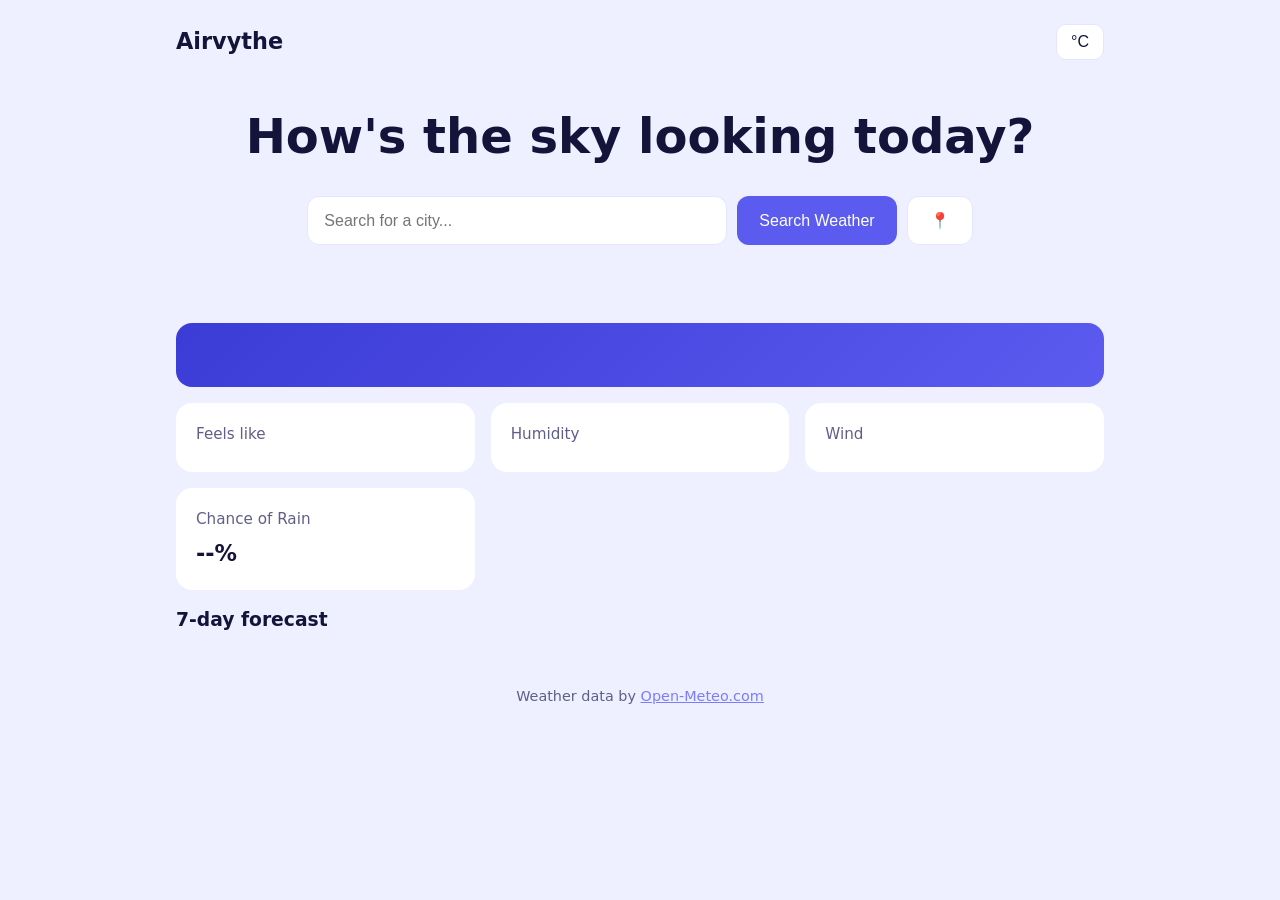
==== index.html @ d41d1aaa "Add files via upload" ====
<!DOCTYPE html>
<html lang="en">
<head>
  <meta charset="UTF-8">
  <meta name="viewport" content="width=device-width, initial-scale=1.0">
  <title>Airvythe | Weather Forecast</title>
  <link rel="stylesheet" href="style.css">
</head>
<body>
  <div class="app">
    <header class="top">
      <h1 class="logo">Airvythe</h1>
      <button id="unit-toggle" class="chip" type="button" aria-label="Switch units">°C</button>
    </header>

    <section class="hero">
      <h2>How's the sky looking today?</h2>
      <form id="search-form" class="search">
        <label for="city-input" class="sr-only">City name</label>
        <input type="text" id="city-input" placeholder="Search for a city..." autocomplete="off" required>
        <button type="submit" class="btn">Search Weather</button>
        <button type="button" id="locate-btn" class="btn btn-ghost" title="Use my location">📍</button>
      </form>
      <div id="recent" class="recent"></div>
    </section>

    <p id="status" class="status" role="status" aria-live="polite"></p>

    <main id="weather-result" class="results" hidden>
      <section class="card current">
        <div>
          <h3 id="place"></h3>
          <p id="date" class="muted"></p>
          <p id="condition" class="condition"></p>
        </div>
        <div class="temp-block">
          <span id="icon" class="icon" aria-hidden="true"></span>
          <span id="temp" class="temp"></span>
        </div>
      </section>

      <section class="stats">
        <div class="card stat"><span class="muted">Feels like</span><strong id="feels"></strong></div>
        <div class="card stat"><span class="muted">Humidity</span><strong id="humidity"></strong></div>
        <div class="card stat"><span class="muted">Wind</span><strong id="wind"></strong></div>
        <div class="card stat">
    <span class="muted">Chance of Rain</span>
    <strong id="rain-chance">--%</strong>
</div>
        


      </section>

      <section>
        <h3 class="section-title">7-day forecast</h3>
        <div id="forecast" class="forecast"></div>
      </section>
    </main>

    <footer class="footer">Weather data by <a href="https://open-meteo.com/" target="_blank" rel="noopener">Open-Meteo.com</a></footer>
  </div>
  <script src="script.js"></script>
</body>
</html>
---- style.css ----
:root {
  --bg: #0b0b2b; --card: #1a1a45; --card-2: #24245a; --text: #f4f4ff;
  --muted: #a9a9d0; --accent: #5b5bf0; --accent-2: #7c7cff; --error: #ff8a8a;
  --radius: 16px;
}
@media (prefers-color-scheme: light) {
  :root { --bg: #eef0ff; --card: #ffffff; --card-2: #e4e6ff; --text: #14143a; --muted: #5f5f8a; --error: #c62828; }
}
* { box-sizing: border-box; margin: 0; padding: 0; }
body { font-family: system-ui, -apple-system, "Segoe UI", sans-serif; background: var(--bg); color: var(--text); min-height: 100vh; line-height: 1.5; }
.app { max-width: 960px; margin: 0 auto; padding: 24px 16px 40px; }
.sr-only { position: absolute; width: 1px; height: 1px; overflow: hidden; clip: rect(0 0 0 0); }
.top { display: flex; justify-content: space-between; align-items: center; }
.logo { font-size: 1.4rem; }
.chip { background: var(--card); color: var(--text); border: 1px solid var(--card-2); padding: 8px 14px; border-radius: 10px; cursor: pointer; font-size: 1rem; }
.hero { text-align: center; margin: 40px 0 24px; }
.hero h2 { font-size: clamp(1.8rem, 5vw, 3rem); margin-bottom: 24px; }
.search { display: flex; flex-wrap: wrap; gap: 10px; justify-content: center; }
.search input { flex: 1 1 260px; max-width: 420px; padding: 14px 16px; border-radius: 12px; border: 1px solid var(--card-2); background: var(--card); color: var(--text); font-size: 1rem; }
.btn { padding: 14px 22px; border: 0; border-radius: 12px; background: var(--accent); color: #fff; font-size: 1rem; cursor: pointer; transition: transform .15s, background .15s; }
.btn:hover { background: var(--accent-2); transform: translateY(-1px); }
.btn-ghost { background: var(--card); border: 1px solid var(--card-2); color: var(--text); }
input:focus-visible, button:focus-visible { outline: 3px solid var(--accent-2); outline-offset: 2px; }
.recent { display: flex; flex-wrap: wrap; gap: 8px; justify-content: center; margin-top: 14px; }
.recent button { background: var(--card-2); color: var(--text); border: 0; padding: 6px 12px; border-radius: 999px; cursor: pointer; }
.status { text-align: center; min-height: 1.5em; margin-bottom: 16px; color: var(--muted); }
.status.error { color: var(--error); }
.status.loading::before { content: ""; display: inline-block; width: 16px; height: 16px; margin-right: 8px; vertical-align: -3px; border: 3px solid var(--card-2); border-top-color: var(--accent-2); border-radius: 50%; animation: spin .8s linear infinite; }
@keyframes spin { to { transform: rotate(360deg); } }
.card { background: var(--card); border-radius: var(--radius); padding: 20px; }
.results { display: grid; gap: 16px; animation: fadeUp .5s ease; }
@keyframes fadeUp { from { opacity: 0; transform: translateY(12px); } to { opacity: 1; transform: none; } }
.current { display: flex; justify-content: space-between; align-items: center; flex-wrap: wrap; gap: 16px; background: linear-gradient(135deg, #3b3bd6, #5b5bf0); color: #fff; padding: 28px; }
.current h3 { font-size: 1.5rem; }
.current .muted { color: #d6d6ff; }
.condition { margin-top: 8px; font-size: 1.1rem; }
.temp-block { display: flex; align-items: center; gap: 12px; }
.icon { font-size: 4rem; }
.temp { font-size: clamp(3.5rem, 12vw, 5.5rem); font-weight: 700; line-height: 1; }
.stats { display: grid; grid-template-columns: repeat(3, 1fr); gap: 16px; }
.stat { display: flex; flex-direction: column; gap: 6px; }
.stat strong { font-size: 1.4rem; }
.muted { color: var(--muted); font-size: .95rem; }
.section-title { margin-bottom: 12px; }
.forecast { display: grid; grid-template-columns: repeat(auto-fit, minmax(110px, 1fr)); gap: 12px; }
.day { background: var(--card); border-radius: var(--radius); padding: 14px 10px; text-align: center; display: flex; flex-direction: column; gap: 4px; transition: transform .2s; }
.day:hover { transform: translateY(-3px); }
.day .emoji { font-size: 2rem; }
.day .lo { color: var(--muted); }
.footer { text-align: center; margin-top: 40px; color: var(--muted); font-size: .9rem; }
.footer a { color: var(--accent-2); }
@media (max-width: 600px) {
  .stats { grid-template-columns: 1fr; }
  .current { justify-content: center; text-align: center; }
}
@media (prefers-reduced-motion: reduce) { * { animation: none !important; transition: none !important; } }
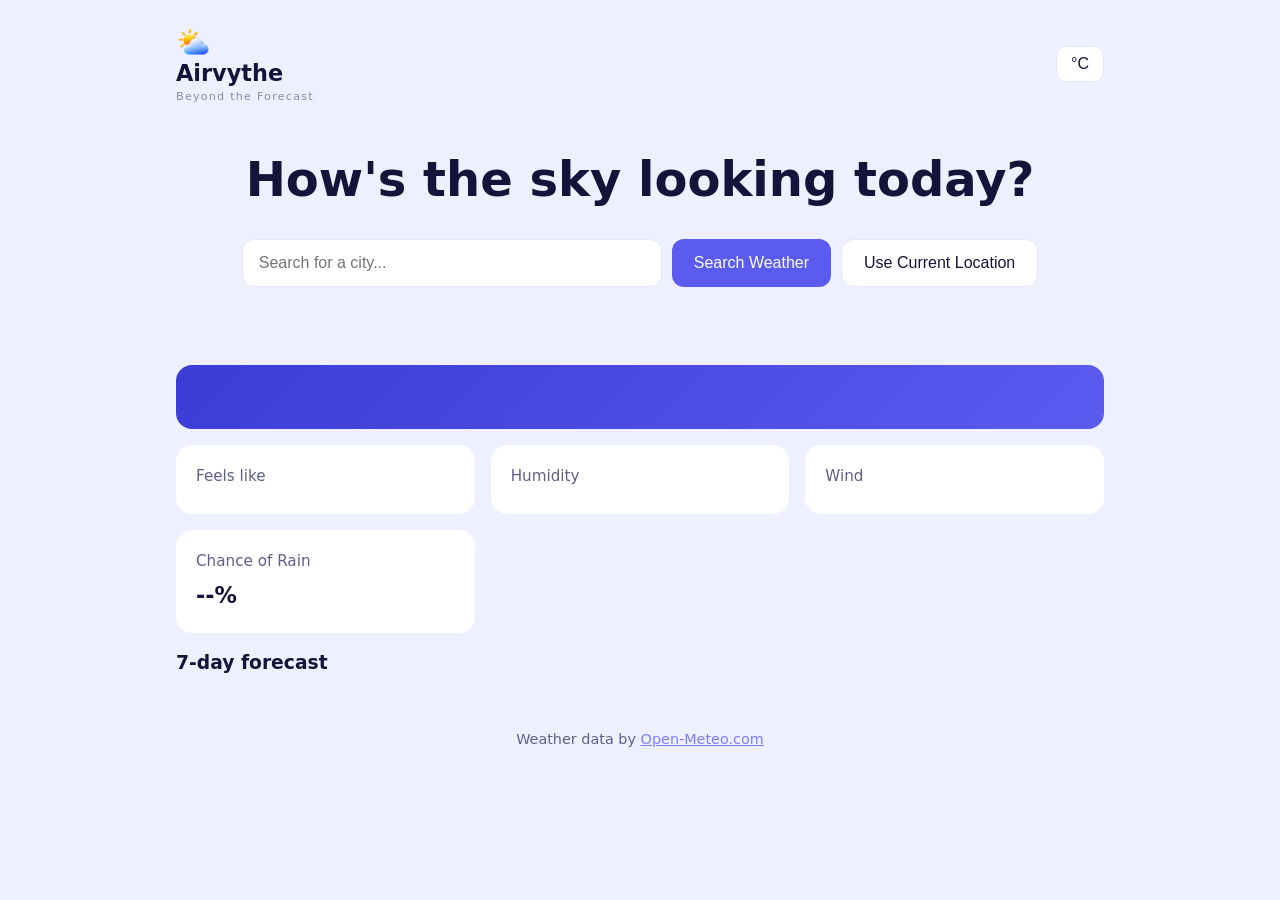
==== commit bf6e9d2f: "Update Airvythe design and logo" ====
--- a/index.html
+++ b/index.html
@@ -9,7 +9,14 @@
 <body>
   <div class="app">
     <header class="top">
-      <h1 class="logo">Airvythe</h1>
+      <div class="brand">
+       <img src="logo.png"
+            alt="Airvythe — Beyond the Forecast"
+            class="brand-logo">
+       <h1 class="logo">Airvythe</h1>
+       <p class="tagline">Beyond the Forecast</p>
+            
+      </div>
       <button id="unit-toggle" class="chip" type="button" aria-label="Switch units">°C</button>
     </header>
 
@@ -19,7 +26,7 @@
         <label for="city-input" class="sr-only">City name</label>
         <input type="text" id="city-input" placeholder="Search for a city..." autocomplete="off" required>
         <button type="submit" class="btn">Search Weather</button>
-        <button type="button" id="locate-btn" class="btn btn-ghost" title="Use my location">📍</button>
+        <button type="button" id="locate-btn" class="btn btn-ghost" title="Use my location">Use Current Location</button>
       </form>
       <div id="recent" class="recent"></div>
     </section>
--- a/style.css
+++ b/style.css
@@ -12,6 +12,27 @@
 .sr-only { position: absolute; width: 1px; height: 1px; overflow: hidden; clip: rect(0 0 0 0); }
 .top { display: flex; justify-content: space-between; align-items: center; }
 .logo { font-size: 1.4rem; }
+.brand {
+  display: flex;
+  flex-direction: column;
+  align-items: flex-start;
+  line-height: 1.2;
+}
+
+.tagline {
+  font-size: 0.7rem;
+  color: var(--muted);
+  opacity: 0.7;
+  letter-spacing: 1.2px;
+  margin-top: 3px;
+  align-self: flex-start;
+}
+.brand-logo {
+  width: 36px;
+  height: 36px;
+  object-fit: contain;
+  display: block;
+}
 .chip { background: var(--card); color: var(--text); border: 1px solid var(--card-2); padding: 8px 14px; border-radius: 10px; cursor: pointer; font-size: 1rem; }
 .hero { text-align: center; margin: 40px 0 24px; }
 .hero h2 { font-size: clamp(1.8rem, 5vw, 3rem); margin-bottom: 24px; }
